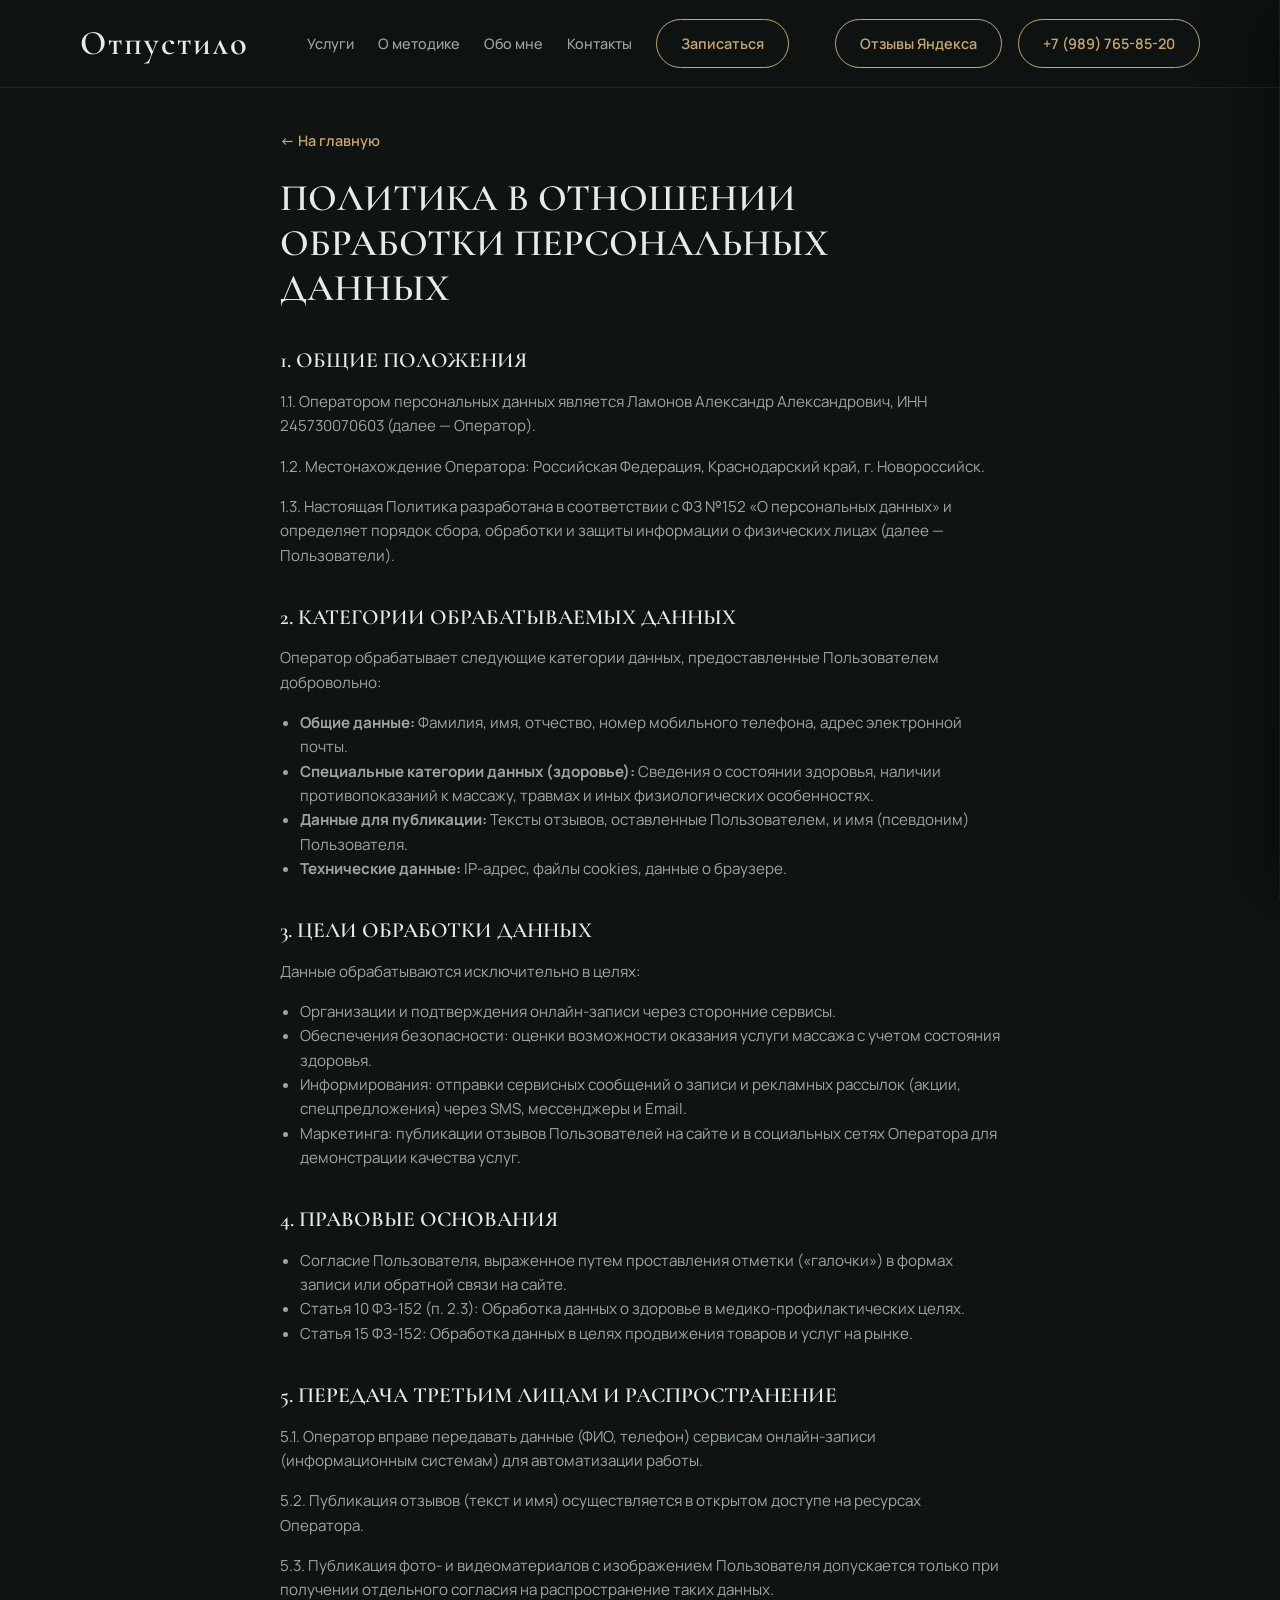
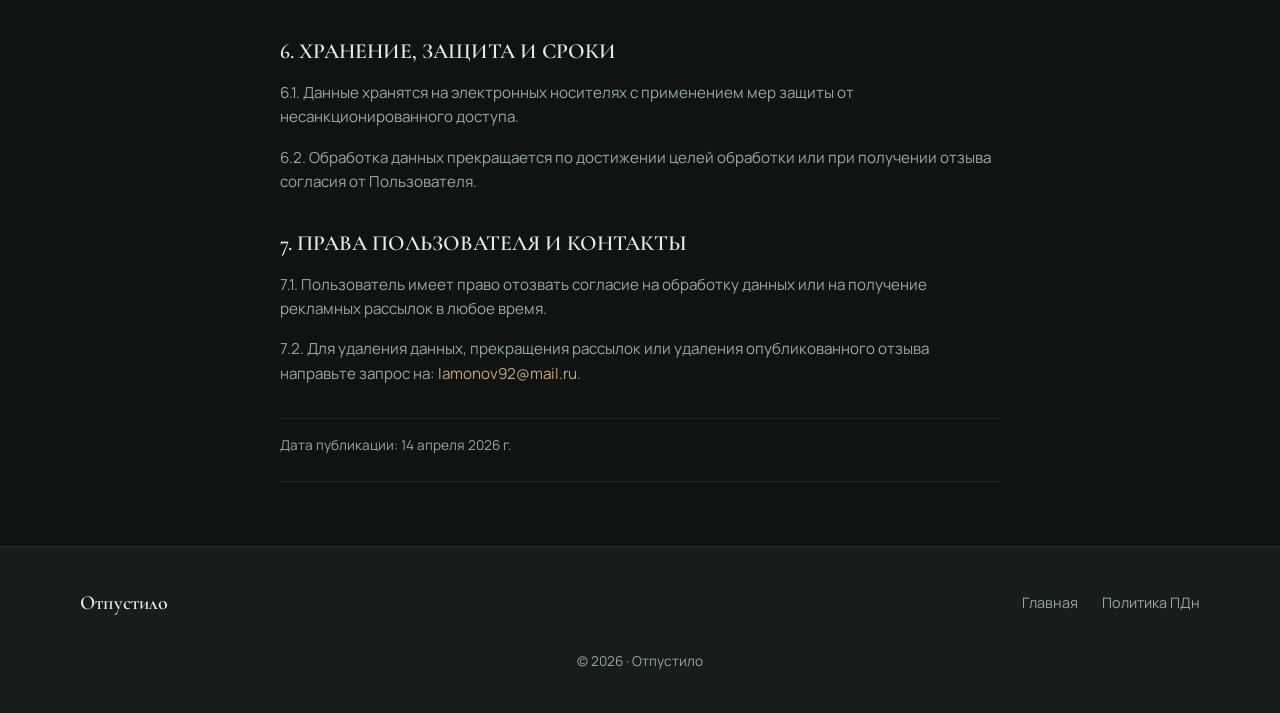
==== privacy.html @ f4a5785b "initial upload" ====
<!DOCTYPE html>
<html lang="ru">
<head>
  <meta charset="UTF-8" />
  <meta name="viewport" content="width=device-width, initial-scale=1.0" />
  <meta name="description" content="Политика в отношении обработки персональных данных — Отпустило." />
  <title>Политика обработки персональных данных — Отпустило</title>
  <link rel="preconnect" href="https://fonts.googleapis.com" />
  <link rel="preconnect" href="https://fonts.gstatic.com" crossorigin />
  <link href="https://fonts.googleapis.com/css2?family=Cormorant+Garamond:ital,wght@0,400;0,600;0,700;1,400&family=Manrope:wght@300;400;500;600;700&display=swap" rel="stylesheet" />
  <link rel="stylesheet" href="styles.css" />
  
  <link rel="icon" href="data:image/svg+xml,<svg xmlns=%22http://www.w3.org/2000/svg%22 viewBox=%220 0 100 100%22><text y=%22.9em%22 font-size=%2290%22>🌿</text></svg>">
</head>
<body>
  <header class="header">
    <div class="container header__inner">
      <a class="logo logo--header-wide" href="index.html">Отпустило</a>
      <nav class="nav nav--desktop" id="nav-desktop" aria-label="Основное меню">
        <a href="index.html#services">Услуги</a>
        <a href="index.html#about">О методике</a>
        <a href="index.html#about-me">Обо мне</a>
        <a href="index.html#contacts">Контакты</a>
        <a class="btn btn--header nav-desktop__cta" href="index.html#booking">Записаться</a>
      </nav>
      <div class="header__toolbar">
        <a class="btn btn--header btn--reviews-link" href="index.html#reviews">Отзывы Яндекса</a>
        <a class="btn btn--header btn--phone" href="tel:+79897658520">+7 (989) 765-85-20</a>
        <button
          class="burger"
          type="button"
          aria-label="Открыть меню"
          id="burger"
          aria-expanded="false"
          aria-controls="mobile-nav-drawer"
        >
          <span></span><span></span><span></span>
        </button>
      </div>
    </div>
  </header>

  <div class="mobile-nav-overlay" id="mobile-nav-overlay" tabindex="-1" aria-hidden="true"></div>
  <aside class="mobile-nav-drawer" id="mobile-nav-drawer" aria-label="Меню сайта" aria-hidden="true">
    <nav class="mobile-nav__list" id="nav">
      <a class="mobile-nav__link" href="index.html#services">Услуги</a>
      <a class="mobile-nav__link" href="index.html#about">О методике</a>
      <a class="mobile-nav__link" href="index.html#about-me">Обо мне</a>
      <a class="mobile-nav__link" href="index.html#contacts">Контакты</a>
      <a class="btn btn--primary mobile-nav__cta" href="index.html#booking">Записаться</a>
    </nav>
  </aside>

  <main class="legal-page">
    <div class="container">
      <a class="legal-page__back" href="index.html">← На главную</a>
      <article class="legal-doc">
        <h1>ПОЛИТИКА В ОТНОШЕНИИ ОБРАБОТКИ ПЕРСОНАЛЬНЫХ ДАННЫХ</h1>

        <h2>1. ОБЩИЕ ПОЛОЖЕНИЯ</h2>
        <p>1.1. Оператором персональных данных является Ламонов Александр Александрович, ИНН 245730070603 (далее — Оператор).</p>
        <p>1.2. Местонахождение Оператора: Российская Федерация, Краснодарский край, г. Новороссийск.</p>
        <p>1.3. Настоящая Политика разработана в соответствии с ФЗ №152 «О персональных данных» и определяет порядок сбора, обработки и защиты информации о физических лицах (далее — Пользователи).</p>

        <h2>2. КАТЕГОРИИ ОБРАБАТЫВАЕМЫХ ДАННЫХ</h2>
        <p>Оператор обрабатывает следующие категории данных, предоставленные Пользователем добровольно:</p>
        <ul>
          <li><strong>Общие данные:</strong> Фамилия, имя, отчество, номер мобильного телефона, адрес электронной почты.</li>
          <li><strong>Специальные категории данных (здоровье):</strong> Сведения о состоянии здоровья, наличии противопоказаний к массажу, травмах и иных физиологических особенностях.</li>
          <li><strong>Данные для публикации:</strong> Тексты отзывов, оставленные Пользователем, и имя (псевдоним) Пользователя.</li>
          <li><strong>Технические данные:</strong> IP-адрес, файлы cookies, данные о браузере.</li>
        </ul>

        <h2>3. ЦЕЛИ ОБРАБОТКИ ДАННЫХ</h2>
        <p>Данные обрабатываются исключительно в целях:</p>
        <ul>
          <li>Организации и подтверждения онлайн-записи через сторонние сервисы.</li>
          <li>Обеспечения безопасности: оценки возможности оказания услуги массажа с учетом состояния здоровья.</li>
          <li>Информирования: отправки сервисных сообщений о записи и рекламных рассылок (акции, спецпредложения) через SMS, мессенджеры и Email.</li>
          <li>Маркетинга: публикации отзывов Пользователей на сайте и в социальных сетях Оператора для демонстрации качества услуг.</li>
        </ul>

        <h2>4. ПРАВОВЫЕ ОСНОВАНИЯ</h2>
        <ul>
          <li>Согласие Пользователя, выраженное путем проставления отметки («галочки») в формах записи или обратной связи на сайте.</li>
          <li>Статья 10 ФЗ-152 (п. 2.3): Обработка данных о здоровье в медико-профилактических целях.</li>
          <li>Статья 15 ФЗ-152: Обработка данных в целях продвижения товаров и услуг на рынке.</li>
        </ul>

        <h2>5. ПЕРЕДАЧА ТРЕТЬИМ ЛИЦАМ И РАСПРОСТРАНЕНИЕ</h2>
        <p>5.1. Оператор вправе передавать данные (ФИО, телефон) сервисам онлайн-записи (информационным системам) для автоматизации работы.</p>
        <p>5.2. Публикация отзывов (текст и имя) осуществляется в открытом доступе на ресурсах Оператора.</p>
        <p>5.3. Публикация фото- и видеоматериалов с изображением Пользователя допускается только при получении отдельного согласия на распространение таких данных.</p>

        <h2>6. ХРАНЕНИЕ, ЗАЩИТА И СРОКИ</h2>
        <p>6.1. Данные хранятся на электронных носителях с применением мер защиты от несанкционированного доступа.</p>
        <p>6.2. Обработка данных прекращается по достижении целей обработки или при получении отзыва согласия от Пользователя.</p>

        <h2>7. ПРАВА ПОЛЬЗОВАТЕЛЯ И КОНТАКТЫ</h2>
        <p>7.1. Пользователь имеет право отозвать согласие на обработку данных или на получение рекламных рассылок в любое время.</p>
        <p>7.2. Для удаления данных, прекращения рассылок или удаления опубликованного отзыва направьте запрос на: <a href="mailto:lamonov92@mail.ru">lamonov92@mail.ru</a>.</p>

        <p class="legal-meta" style="margin-top: 2rem; padding-top: 1rem; border-top: 1px solid var(--line); margin-bottom: 0;">
          Дата публикации: 14 апреля 2026 г.
        </p>
      </article>
    </div>
  </main>

  <footer class="footer">
    <div class="container footer__inner">
      <span class="footer__logo">Отпустило</span>
      <nav class="footer__nav">
        <a href="index.html">Главная</a>
        <a href="privacy.html">Политика ПДн</a>
      </nav>
      <p class="footer__copy">© <span id="year"></span> · Отпустило</p>
    </div>
  </footer>

  <script src="script.js"></script>
</body>
</html>
---- styles.css ----
:root {
  --bg: #0f1412;
  --bg-elevated: #161d1a;
  --surface: #1c2521;
  --text: #e8ebe9;
  --text-muted: #9aa7a0;
  --accent: #c4a574;
  --accent-hover: #d4b98a;
  --accent-soft: rgba(196, 165, 116, 0.15);
  --line: rgba(255, 255, 255, 0.08);
  --font-body: "Manrope", system-ui, sans-serif;
  --font-display: "Cormorant Garamond", Georgia, serif;
  --radius: 12px;
  --shadow: 0 24px 60px rgba(0, 0, 0, 0.45);
}

*,
*::before,
*::after {
  box-sizing: border-box;
}

html {
  scroll-behavior: smooth;
  overflow-x: clip;
  max-width: 100%;
}

body {
  margin: 0;
  font-family: var(--font-body);
  font-size: 1rem;
  line-height: 1.6;
  color: var(--text);
  background: var(--bg);
  overflow-x: clip;
  max-width: 100%;
}

.scroll-progress {
  position: fixed;
  top: 0;
  left: 0;
  height: 3px;
  width: 0%;
  max-width: 100%;
  z-index: 400;
  pointer-events: none;
  background: var(--accent);
  /* Только вниз — горизонтальное свечение даёт полосу и скролл на узких экранах */
  box-shadow: 0 4px 14px rgba(196, 165, 116, 0.42);
  transform-origin: left center;
}

@keyframes scroll-progress-shimmer {
  0% {
    background-position: 0% 50%;
  }
  100% {
    background-position: 200% 50%;
  }
}

html.has-scroll-fx .reveal-on-scroll:not(.is-inview) {
  opacity: 0;
  transform: translate3d(0, 40px, 0);
}

html.has-scroll-fx .reveal-on-scroll.is-inview {
  opacity: 1;
  transform: translate3d(0, 0, 0);
  transition:
    opacity 0.85s cubic-bezier(0.22, 1, 0.36, 1),
    transform 0.9s cubic-bezier(0.22, 1, 0.36, 1);
}

@media (prefers-reduced-motion: reduce) {
  .scroll-progress {
    display: none;
    animation: none;
  }

  html.has-scroll-fx .reveal-on-scroll:not(.is-inview) {
    opacity: 1;
    transform: none;
  }

  html.has-scroll-fx .reveal-on-scroll.is-inview {
    transition: none;
  }

  .hero__bg {
    transform: none !important;
  }
}

img {
  max-width: 100%;
  height: auto;
  display: block;
}

a {
  color: var(--accent);
  text-decoration: none;
  transition: color 0.2s ease;
}

a:hover {
  color: var(--accent-hover);
}

.container {
  width: min(1120px, 100% - 40px);
  margin-inline: auto;
}

.top-bar {
  background: var(--bg-elevated);
  border-bottom: 1px solid var(--line);
  font-size: 0.85rem;
  color: var(--text-muted);
}

.top-bar__inner {
  display: flex;
  justify-content: space-between;
  align-items: center;
  padding: 10px 0;
  gap: 1rem;
  flex-wrap: wrap;
}

.top-bar__phone {
  color: var(--text);
  font-weight: 600;
}

.top-bar__reviews {
  color: var(--accent);
  font-weight: 600;
  font-size: 0.82rem;
  white-space: nowrap;
}

.top-bar__reviews:hover {
  color: var(--accent-hover);
}

.header {
  position: sticky;
  top: 0;
  z-index: 120;
  background: rgba(15, 20, 18, 0.92);
  backdrop-filter: blur(12px);
  border-bottom: 1px solid var(--line);
  transition: box-shadow 0.35s ease, border-color 0.35s ease;
}

.header.is-scrolled {
  box-shadow: 0 18px 48px rgba(0, 0, 0, 0.42);
  border-bottom-color: rgba(196, 165, 116, 0.12);
}

.header__inner {
  display: flex;
  align-items: center;
  justify-content: space-between;
  gap: 1rem;
  padding: 16px 0;
  flex-wrap: nowrap;
}

.header__toolbar {
  display: flex;
  align-items: center;
  justify-content: flex-end;
  gap: 1rem;
  flex-shrink: 1;
  min-width: 0;
  max-width: 100%;
  flex-wrap: wrap;
}

.nav--desktop {
  display: none;
  align-items: center;
  gap: 0.85rem 1.15rem;
  flex-wrap: wrap;
  justify-content: center;
  flex: 1 1 auto;
  min-width: 0;
}

.nav--desktop a:not(.btn) {
  color: var(--text-muted);
  font-size: 0.9rem;
  font-weight: 500;
  text-decoration: none;
  transition: color 0.2s;
}

.nav--desktop a:not(.btn):hover {
  color: var(--text);
}

.nav-desktop__cta {
  flex-shrink: 0;
}

@media (max-width: 992px) {
  .header__toolbar {
    flex-wrap: nowrap;
    gap: 0.65rem;
    flex: 1 1 auto;
    justify-content: flex-end;
  }
  
  .logo--header-wide {
    font-size: 1.65rem;
    flex: 0 1 auto;
    margin-right: auto;
  }

  .nav-desktop__cta {
    display: none !important;
  }

  .nav--desktop {
    display: none !important;
  }

  .burger {
    display: flex !important;
  }
}

@media (min-width: 993px) {
  .nav--desktop {
    display: flex;
    gap: 0.85rem 1.5rem;
    margin-right: 1rem;
  }

  .burger {
    display: none !important;
  }

  .logo--header-wide {
    flex: 0 1 auto;
    font-size: clamp(1.35rem, 2.4vw, 1.95rem);
  }
}

.btn--reviews-link {
  white-space: nowrap;
}

.logo {
  font-family: var(--font-display);
  font-size: 1.5rem;
  font-weight: 600;
  letter-spacing: 0.04em;
  color: var(--text);
}

.logo--header-wide {
  flex: 1 1 auto;
  min-width: 0;
  font-size: clamp(1.55rem, 4.2vw, 2.15rem);
  letter-spacing: 0.06em;
}

.logo:hover {
  color: var(--accent);
}

.mobile-nav-overlay {
  position: fixed;
  inset: 0;
  z-index: 110;
  background: rgba(0, 0, 0, 0.52);
  opacity: 0;
  visibility: hidden;
  transition: opacity 0.28s ease, visibility 0.28s ease;
}

body.nav-open .mobile-nav-overlay {
  opacity: 1;
  visibility: visible;
}

.mobile-nav-drawer {
  position: fixed;
  top: 0;
  right: 0;
  bottom: 0;
  z-index: 125;
  display: flex;
  flex-direction: column;
  align-items: flex-end;
  width: auto;
  max-width: min(92vw, 100%);
  height: 100vh;
  height: 100dvh;
  min-height: 100vh;
  min-height: 100dvh;
  padding: calc(5.5rem + env(safe-area-inset-top, 0px)) 1.25rem 2rem;
  padding-bottom: calc(2rem + env(safe-area-inset-bottom, 0px));
  padding-left: 1.35rem;
  background: linear-gradient(180deg, var(--surface) 0%, var(--bg-elevated) 100%);
  border-left: 1px solid var(--line);
  box-shadow: -24px 0 48px rgba(0, 0, 0, 0.35);
  transform: translateX(100%);
  transition: transform 0.32s cubic-bezier(0.22, 1, 0.36, 1);
  overflow-y: auto;
  box-sizing: border-box;
}

body.nav-open .mobile-nav-drawer {
  transform: translateX(0);
}

.mobile-nav__list {
  display: flex;
  flex-direction: column;
  gap: 0;
  width: max-content;
  max-width: 100%;
}

.mobile-nav__link {
  display: block;
  padding: 1rem 0;
  font-size: 1.05rem;
  font-weight: 600;
  color: var(--text);
  border-bottom: 1px solid var(--line);
  transition: color 0.2s;
  white-space: nowrap;
}

.mobile-nav__link:hover {
  color: var(--accent);
}

.btn {
  display: inline-flex;
  align-items: center;
  justify-content: center;
  padding: 12px 24px;
  font-family: inherit;
  font-size: 0.9rem;
  font-weight: 600;
  border: none;
  border-radius: 999px;
  cursor: pointer;
  transition: background 0.2s, color 0.2s, border-color 0.2s;
}

.btn--header {
  background: transparent;
  color: var(--accent);
  border: 1px solid var(--accent);
}

.btn--header:hover {
  background: var(--accent-soft);
}

.btn--primary {
  background: var(--accent);
  color: #1a1510;
}

.btn--primary:hover {
  background: var(--accent-hover);
  color: #1a1510;
}

.mobile-nav-drawer .mobile-nav__cta.btn.btn--primary {
  margin-top: 1.35rem;
  align-self: flex-start;
  padding: 0.42rem 1rem;
  font-size: 1.05rem;
  font-weight: 600;
  line-height: 1.35;
}

.btn--ghost {
  background: transparent;
  color: var(--text);
  border: 1px solid var(--line);
}

.btn--ghost:hover {
  border-color: var(--accent);
  color: var(--accent);
}

.btn--light {
  background: var(--text);
  color: var(--bg);
}

.btn--light:hover {
  background: var(--accent-hover);
  color: #1a1510;
}

.btn--block {
  width: 100%;
}

.btn--small {
  padding: 8px 16px;
  font-size: 0.85rem;
}

.burger {
  display: flex;
  flex-direction: column;
  justify-content: center;
  gap: 5px;
  padding: 10px;
  margin: -10px -10px -10px 0;
  background: none;
  border: none;
  cursor: pointer;
}

.burger span {
  display: block;
  width: 22px;
  height: 2px;
  background: var(--text);
  transition: transform 0.25s ease, opacity 0.25s ease;
}

body.nav-open .burger span:nth-child(1) {
  transform: translateY(7px) rotate(45deg);
}

body.nav-open .burger span:nth-child(2) {
  opacity: 0;
}

body.nav-open .burger span:nth-child(3) {
  transform: translateY(-7px) rotate(-45deg);
}

@media (prefers-reduced-motion: reduce) {
  .mobile-nav-drawer,
  .mobile-nav-overlay {
    transition: none;
  }

  body.nav-open .burger span:nth-child(1),
  body.nav-open .burger span:nth-child(3) {
    transform: none;
  }

  body.nav-open .burger span:nth-child(2) {
    opacity: 1;
  }
}

.hero {
  position: relative;
  min-height: min(88vh, 720px);
  display: flex;
  align-items: center;
  padding: 4rem 0 5rem;
  overflow: hidden;
}

@media (max-width: 768px) {
  .hero {
    min-height: auto;
    padding: 4rem 0 3.5rem;
  }
}

.hero__bg {
  position: absolute;
  inset: -8%;
  background:
    radial-gradient(ellipse 80% 50% at 50% -20%, rgba(196, 165, 116, 0.22) 0%, rgba(196, 165, 116, 0.1) 40%, rgba(196, 165, 116, 0) 80%),
    radial-gradient(ellipse 60% 40% at 100% 50%, rgba(80, 120, 100, 0.12) 0%, rgba(80, 120, 100, 0.05) 40%, rgba(80, 120, 100, 0) 80%),
    linear-gradient(180deg, var(--bg) 0%, var(--bg-elevated) 100%);
  pointer-events: none;
  will-change: transform;
  transform: translate3d(0, 0, 0) scale(1.08);
  transform-origin: center 30%;
}

.hero__content {
  position: relative;
  max-width: 720px;
}

.hero__eyebrow {
  text-transform: uppercase;
  letter-spacing: 0.2em;
  font-size: 0.72rem;
  color: var(--accent);
  margin: 0 0 1rem;
}

.hero__title {
  font-family: var(--font-display);
  font-size: clamp(2.5rem, 5vw, 3.75rem);
  font-weight: 600;
  line-height: 1.12;
  margin: 0 0 1.25rem;
  letter-spacing: 0.02em;
}

.hero__title em {
  font-style: italic;
  color: var(--accent);
}

.hero__text {
  font-size: 1.1rem;
  color: var(--text-muted);
  margin: 0 0 2rem;
  max-width: 540px;
}

.hero__actions {
  display: flex;
  flex-wrap: wrap;
  gap: 1rem;
}

.hero__actions .btn--hero-promo {
  padding: 17px 36px;
  font-size: 1.05rem;
  min-height: 54px;
}

@media (max-width: 480px) {
  .hero__actions .btn--hero-promo {
    flex: 1 1 auto;
    min-width: min(100%, 240px);
    justify-content: center;
  }
}

.trust {
  border-block: 1px solid var(--line);
  background: var(--bg-elevated);
}

.trust__grid {
  display: grid;
  grid-template-columns: repeat(2, minmax(0, 1fr));
  gap: 0;
  width: 100%;
  min-width: 0;
  box-sizing: border-box;
  border: 1px solid var(--line);
  background: var(--bg-elevated);
}

.trust__item {
  background: var(--bg-elevated);
  padding: 1.75rem 1.25rem;
  text-align: center;
  min-width: 0;
}

.trust__item:nth-child(1),
.trust__item:nth-child(3) {
  border-right: 1px solid var(--line);
}

.trust__item:nth-child(1),
.trust__item:nth-child(2) {
  border-bottom: 1px solid var(--line);
}

.trust__item strong {
  display: block;
  font-family: var(--font-display);
  font-size: 1.6rem;
  color: var(--accent);
  margin-bottom: 0.35rem;
}

.trust__item:first-child strong {
  font-size: clamp(2.05rem, 6.5vw, 2.65rem);
  line-height: 1.08;
  letter-spacing: 0.02em;
}

.trust__item span {
  font-size: 1rem;
  color: var(--text-muted);
}

/* На узких экранах сетка на всю ширину — иначе сбоку виден более тёмный фон body */
@media (max-width: 992px) {
  .trust > .container.trust__grid {
    width: 100%;
    max-width: none;
    margin-inline: 0;
  }
}

.section {
  padding: 5rem 0;
}

section#about-me.section {
  padding-bottom: 2rem;
}

section#booking.section {
  padding-top: 2rem;
}

.section--alt {
  background: var(--bg-elevated);
}

.section__head {
  text-align: center;
  max-width: 560px;
  margin: 0 auto 3rem;
}

.section__title {
  font-family: var(--font-display);
  font-size: clamp(2rem, 4vw, 2.75rem);
  font-weight: 600;
  margin: 0 0 0.75rem;
  letter-spacing: 0.02em;
}

.section__lead {
  margin: 0;
  color: var(--text-muted);
  font-size: 1.05rem;
}

.section--services {
  position: relative;
  isolation: isolate;
  overflow: hidden;
}

.section--services__bg {
  position: absolute;
  inset: 0;
  z-index: 0;
  background-color: var(--bg);
  background-image:
    linear-gradient(180deg, rgba(15, 20, 18, 0.92) 0%, rgba(15, 20, 18, 0.82) 42%, rgba(15, 20, 18, 0.94) 100%),
    linear-gradient(105deg, rgba(15, 20, 18, 0.55) 0%, rgba(15, 20, 18, 0) 42%, rgba(15, 20, 18, 0) 58%, rgba(15, 20, 18, 0.5) 100%),
    url("images/services-bg.jpg");
  background-size: cover;
  background-position: center 40%;
  background-repeat: no-repeat;
}

.section--services__content {
  position: relative;
  z-index: 1;
}

.section--services .section__lead {
  color: rgba(232, 235, 233, 0.88);
  text-shadow: 0 1px 24px rgba(0, 0, 0, 0.35);
}

.section--services .section__title {
  text-shadow: 0 1px 32px rgba(0, 0, 0, 0.4);
}

.cards {
  display: grid;
  grid-template-columns: repeat(3, 1fr);
  gap: 1.5rem;
}

.services-carousel {
  position: relative;
}

.services-carousel__track-wrap {
  position: relative;
}

.services-carousel__nav {
  display: none;
  align-items: center;
  justify-content: center;
  gap: 0.75rem;
  margin-top: 1.1rem;
  padding: 0 2px;
}

.services-carousel__btn {
  flex-shrink: 0;
  display: inline-flex;
  align-items: center;
  justify-content: center;
  min-width: 44px;
  min-height: 44px;
  padding: 0 12px;
  border-radius: 999px;
  border: 1px solid var(--line);
  background: transparent;
  color: var(--accent);
  cursor: pointer;
  transition: background 0.2s, border-color 0.2s, color 0.2s, opacity 0.2s;
}

.services-carousel__btn:hover:not(:disabled) {
  background: var(--accent-soft);
  border-color: rgba(196, 165, 116, 0.45);
  color: var(--accent-hover);
}

.services-carousel__btn:disabled {
  opacity: 0.35;
  cursor: not-allowed;
}

.services-carousel__btn-icon {
  display: block;
  width: 10px;
  height: 10px;
  border-left: 2px solid currentColor;
  border-bottom: 2px solid currentColor;
}

.services-carousel__btn-icon--prev {
  transform: rotate(45deg);
  margin-left: 2px;
}

.services-carousel__btn-icon--next {
  transform: rotate(-135deg);
  margin-right: 2px;
}

.services-carousel__dots {
  display: flex;
  flex-wrap: wrap;
  align-items: center;
  justify-content: center;
  gap: 0.45rem;
  flex: 1 1 auto;
  min-width: 0;
  max-width: min(100%, 220px);
}

.services-carousel__dot {
  flex-shrink: 0;
  width: 8px;
  height: 8px;
  padding: 0;
  border: none;
  border-radius: 999px;
  background: rgba(255, 255, 255, 0.18);
  cursor: pointer;
  transition: background 0.2s, transform 0.2s;
}

.services-carousel__dot:hover {
  background: rgba(196, 165, 116, 0.55);
}

.services-carousel__dot.is-active {
  background: var(--accent);
  transform: scale(1.15);
}

@media (max-width: 992px) {
  .section--services__bg {
    background-image: none;
    background: var(--surface);
  }

  .cards {
    display: flex;
    gap: 1rem;
    overflow-x: auto;
    overflow-y: hidden;
    scroll-snap-type: x mandatory;
    -webkit-overflow-scrolling: touch;
    padding-bottom: 0.35rem;
    scrollbar-width: none;
  }

  .cards::-webkit-scrollbar {
    display: none;
  }

  .cards .card {
    flex: 0 0 min(78vw, 300px);
    scroll-snap-align: start;
    scroll-snap-stop: always;
    box-shadow: none;
    background: var(--bg-elevated);
    border-color: rgba(196, 165, 116, 0.2);
  }

  .services-carousel__nav {
    display: flex;
  }
}

.card {
  display: flex;
  flex-direction: column;
  background: var(--surface);
  border: 1px solid var(--line);
  border-radius: var(--radius);
  padding: 0;
  overflow: hidden;
  box-shadow: var(--shadow);
  transition: border-color 0.2s, transform 0.2s;
}

.card__content {
  display: flex;
  flex-direction: column;
  flex: 1;
  padding: 1.35rem 1.75rem 1.75rem;
  background-color: inherit;
  position: relative;
  z-index: 1;
  margin-top: -2px;
}

.card__media {
  position: relative;
  height: clamp(148px, 24vw, 210px);
  flex-shrink: 0;
  background-color: #1a221e;
  overflow: hidden;
}

.card__media-img {
  width: 100%;
  height: 100%;
  object-fit: cover;
  object-position: center;
  display: block;
  transform: scale(1.02);
}

.card__media::after {
  content: "";
  position: absolute;
  inset: 0;
  background: linear-gradient(
    to top,
    var(--surface) 0%,
    rgba(28, 37, 33, 0.8) 15%,
    rgba(28, 37, 33, 0.45) 45%,
    rgba(28, 37, 33, 0.08) 80%,
    rgba(28, 37, 33, 0) 100%
  );
  pointer-events: none;
}

@media (max-width: 768px) {
  .cards .card__media::after {
    background: linear-gradient(
      to top,
      #161d1a 0%,
      rgba(22, 29, 26, 0.8) 15%,
      rgba(22, 29, 26, 0.45) 45%,
      rgba(22, 29, 26, 0.08) 80%,
      rgba(22, 29, 26, 0) 100%
    );
  }
}

.card:hover {
  border-color: rgba(196, 165, 116, 0.35);
  transform: translateY(-2px);
}

.card__icon {
  display: inline-block;
  width: 40px;
  height: 4px;
  background: var(--accent);
  border-radius: 2px;
  margin-bottom: 1rem;
  opacity: 0.8;
}

.card__title {
  font-family: var(--font-display);
  font-size: 1.5rem;
  margin: 0 0 0.5rem;
}

.card__meta {
  display: flex;
  align-items: center;
  gap: 0.75rem;
  margin-bottom: 0.75rem;
  font-size: 0.9rem;
}

.card__price {
  font-weight: 700;
  color: var(--accent);
  font-size: 1rem;
}

.card__duration {
  color: var(--text-muted);
  font-weight: 500;
}

.card__text {
  flex: 1;
  margin: 0;
  color: var(--text-muted);
  font-size: 0.95rem;
}

.card__actions {
  margin-top: 1.35rem;
  padding-top: 1rem;
  border-top: 1px solid var(--line);
}

.service-dialog {
  width: min(560px, calc(100% - 32px));
  max-height: min(88vh, 720px);
  margin: auto;
  padding: 0;
  border: 1px solid var(--line);
  border-radius: var(--radius);
  background: linear-gradient(145deg, var(--surface), var(--bg-elevated));
  color: var(--text);
  box-shadow: var(--shadow);
}

.service-dialog::-webkit-scrollbar {
  display: none;
}

.service-dialog::backdrop {
  background: rgba(0, 0, 0, 0.75);
  backdrop-filter: blur(4px);
  scrollbar-width: none;
  -ms-overflow-style: none;
}

.service-dialog::backdrop::-webkit-scrollbar {
  display: none;
}

dialog {
  scrollbar-width: none !important;
  -ms-overflow-style: none !important;
}

dialog::-webkit-scrollbar {
  display: none !important;
}

.service-dialog__inner {
  display: flex;
  flex-direction: column;
  max-height: min(88vh, 720px);
}

.service-dialog__head {
  display: flex;
  align-items: flex-start;
  justify-content: space-between;
  gap: 1rem;
  padding: 1.25rem 1.25rem 0.75rem;
  border-bottom: 1px solid var(--line);
  flex-shrink: 0;
}

.service-dialog__title {
  font-family: var(--font-display);
  font-size: 1.65rem;
  font-weight: 600;
  margin: 0;
  line-height: 1.2;
  padding-right: 0.5rem;
}

.service-dialog__close {
  flex-shrink: 0;
  width: 40px;
  height: 40px;
  margin: -0.35rem -0.35rem 0 0;
  border: none;
  border-radius: 8px;
  background: transparent;
  color: var(--text-muted);
  font-size: 1.75rem;
  line-height: 1;
  cursor: pointer;
  transition: color 0.2s, background 0.2s;
}

.service-dialog__close:hover {
  color: var(--text);
  background: var(--accent-soft);
}

.service-dialog__body {
  padding: 1.25rem 1.5rem 1.5rem;
  overflow-y: auto;
  flex: 1;
  scrollbar-width: thin;
  scrollbar-color: var(--accent) var(--bg-elevated);
}

.service-dialog__body::-webkit-scrollbar {
  width: 6px;
}

.service-dialog__body::-webkit-scrollbar-track {
  background: var(--bg-elevated);
}

.service-dialog__body::-webkit-scrollbar-thumb {
  background: var(--accent);
  border-radius: 3px;
}

.service-dialog__body p {
  margin: 0 0 1rem;
  color: var(--text-muted);
  font-size: 0.95rem;
}

.service-dialog__body p:last-child {
  margin-bottom: 0;
}

.service-dialog__subtitle {
  font-size: 0.72rem;
  font-weight: 700;
  text-transform: uppercase;
  letter-spacing: 0.12em;
  color: var(--accent);
  margin: 1.25rem 0 0.5rem;
}

.service-dialog__subtitle:first-child {
  margin-top: 0;
}

.service-dialog__note {
  font-size: 0.9rem !important;
  border-left: 3px solid var(--accent);
  padding-left: 1rem;
  color: var(--text) !important;
}

.service-dialog__foot {
  display: flex;
  flex-wrap: wrap;
  gap: 0.75rem;
  padding: 1rem 1.25rem 1.25rem;
  border-top: 1px solid var(--line);
  flex-shrink: 0;
}

.service-dialog__foot .btn--primary {
  flex: 1;
  min-width: 140px;
}

.split {
  display: grid;
  grid-template-columns: 1fr 1fr;
  gap: 3rem;
  align-items: center;
}

.split__p {
  color: var(--text-muted);
  margin: 0 0 1rem;
}

.checklist {
  margin: 1.5rem 0 0;
  padding: 0;
  list-style: none;
}

.checklist li {
  position: relative;
  padding-left: 1.5rem;
  margin-bottom: 0.65rem;
  color: var(--accent);
}

.checklist li::before {
  content: "";
  position: absolute;
  left: 0;
  top: 0.55em;
  width: 8px;
  height: 8px;
  border-radius: 50%;
  background: var(--accent);
  opacity: 0.85;
}

.split__panel {
  background: linear-gradient(145deg, var(--surface), var(--bg));
  border: 1px solid var(--line);
  border-radius: var(--radius);
  padding: 2.5rem;
  min-height: 280px;
  display: flex;
  align-items: center;
}

@media (max-width: 768px) {
  .split__panel {
    min-height: auto;
    padding: 1.75rem 1.5rem;
  }
}

.split__panel blockquote {
  margin: 0;
  font-family: var(--font-display);
  font-size: 1.45rem;
  font-style: italic;
  line-height: 1.45;
  color: var(--accent);
}

.booking {
  display: flex;
  flex-direction: column;
  align-items: center;
  gap: 2rem;
}

.booking__intro {
  text-align: center;
  max-width: 36rem;
  text-wrap: balance;
}

.booking__intro .section__lead {
  text-wrap: balance;
}

.booking__subtitle {
  font-family: var(--font-display);
  font-size: clamp(1.28rem, 2.8vw, 1.75rem);
  font-weight: 600;
  color: var(--text);
  text-wrap: balance;
}

.booking__lead-extra {
  margin: 0;
  color: var(--text-muted);
  font-size: 1.02rem;
  line-height: 1.55;
  text-wrap: balance;
}

.booking-gate__extra {
  margin-top: 2rem;
  padding-top: 2rem;
  text-align: center;
  border-top: 1px solid var(--line);
  position: relative;
}

.booking-gate__extra::before {
  content: "";
  position: absolute;
  top: -3px;
  left: 50%;
  transform: translateX(-50%) rotate(45deg);
  width: 5px;
  height: 5px;
  border: 1px solid var(--accent);
  background-color: var(--bg);
}

.booking-gate__extra .booking__subtitle {
  margin: 0 0 0.6rem;
}

.booking-gate {
  width: 100%;
  max-width: 28rem;
}

.consent--booking {
  margin-bottom: 0.25rem;
  justify-content: center;
  text-align: center;
}

.booking-gate__btn:disabled {
  opacity: 0.42;
  cursor: not-allowed;
}

.booking-gate__hint {
  margin: 0.85rem 0 0;
  font-size: 0.85rem;
  color: var(--text-muted);
  text-align: center;
  line-height: 1.45;
  text-wrap: balance;
}

.booking-gate__write {
  margin-top: 1.15rem;
  color: var(--accent);
  border-color: rgba(196, 165, 116, 0.48);
}

.booking-gate__write:hover {
  border-color: var(--accent);
  background: var(--accent-soft);
  color: var(--accent-hover);
}

.form {
  display: grid;
  grid-template-columns: 1fr 1fr;
  gap: 1.25rem;
}

.field {
  display: flex;
  flex-direction: column;
  gap: 0.4rem;
}

.field--full {
  grid-column: 1 / -1;
}

.field__label {
  font-size: 0.8rem;
  font-weight: 600;
  color: var(--text-muted);
  text-transform: uppercase;
  letter-spacing: 0.06em;
}

.field input,
.field select,
.field textarea {
  font: inherit;
  padding: 12px 14px;
  border-radius: 8px;
  border: 1px solid var(--line);
  background: var(--surface);
  color: var(--text);
}

.field input:focus,
.field select:focus,
.field textarea:focus {
  outline: none;
  border-color: var(--accent);
}

.consent {
  display: flex;
  align-items: flex-start;
  gap: 0.65rem;
  font-size: 0.75rem;
  line-height: 1.45;
  color: var(--text-muted);
}

.consent input {
  margin-top: 0.25rem;
  accent-color: var(--accent);
}

.consent a {
  color: var(--accent);
  text-decoration: underline;
  text-underline-offset: 3px;
}

.consent a:hover {
  color: var(--accent-hover);
}

.cookie a {
  color: var(--accent);
  text-decoration: underline;
  text-underline-offset: 2px;
}

.cookie a:hover {
  color: var(--accent-hover);
}

.legal-page {
  padding: 2.5rem 0 4rem;
}

.legal-page .container {
  width: min(720px, 100% - 40px);
}

.legal-page__back {
  display: inline-block;
  margin-bottom: 1.5rem;
  font-size: 0.9rem;
  font-weight: 600;
  color: var(--accent);
}

.legal-page__back:hover {
  color: var(--accent-hover);
}

.legal-doc h1 {
  font-family: var(--font-display);
  font-size: clamp(1.85rem, 4vw, 2.35rem);
  font-weight: 600;
  margin: 0 0 1rem;
  line-height: 1.2;
}

.legal-doc .legal-meta {
  font-size: 0.85rem;
  color: var(--text-muted);
  margin: 0 0 2rem;
  padding-bottom: 1.5rem;
  border-bottom: 1px solid var(--line);
}

.legal-doc h2 {
  font-family: var(--font-display);
  font-size: 1.35rem;
  font-weight: 600;
  margin: 2rem 0 0.75rem;
  color: var(--text);
}

.legal-doc p,
.legal-doc li {
  color: var(--text-muted);
  font-size: 0.95rem;
}

.legal-doc p {
  margin: 0 0 1rem;
}

.legal-doc ul {
  margin: 0 0 1rem;
  padding-left: 1.25rem;
}

.legal-doc .legal-note {
  padding: 1rem 1.15rem;
  margin: 2rem 0 0;
  border-radius: 8px;
  border: 1px solid var(--line);
  background: var(--accent-soft);
  font-size: 0.9rem;
  color: var(--text);
}

.form__note {
  grid-column: 1 / -1;
  font-size: 0.8rem;
  color: var(--text-muted);
  margin: 0;
}

.form__note code {
  font-size: 0.85em;
  background: var(--bg);
  padding: 2px 6px;
  border-radius: 4px;
}

.about-me__text {
  max-width: 42rem;
  margin: 0 auto 2.5rem;
  text-align: left;
  color: var(--text-muted);
  font-size: 1.05rem;
  line-height: 1.65;
}

.about-me__text p {
  margin: 0 0 1rem;
}

.about-me__text strong {
  color: var(--text);
}

.about-me__content {
  display: grid;
  grid-template-columns: 1fr 1fr 1fr;
  grid-auto-rows: 1fr;
  gap: 1rem;
  align-items: stretch;
}

/* Subgrid: те же 4 дорожки, что у дипломов — нижний край фото совпадает с сеткой справа */
.about-me__photo-column {
  grid-column: 1;
  grid-row: 1 / span 4;
  display: grid;
  grid-template-columns: minmax(0, 1fr);
  grid-template-rows: subgrid;
  min-width: 0;
  min-height: 0;
}

.about-me__photo-column .about-me__photo--1 {
  grid-row: 1 / span 2;
}

.about-me__photo-column .about-me__photo--2 {
  grid-row: 3 / span 2;
}

.about-me__photo {
  border-radius: 12px;
  overflow: hidden;
  border: 1px solid var(--line);
  background: var(--surface);
  box-shadow: var(--shadow);
  display: flex;
  align-items: center;
  justify-content: center;
  margin: 0;
  padding: 0;
  min-height: 0;
  height: 100%;
  aspect-ratio: 297 / 436;
}

.about-me__photo img {
  width: 100%;
  height: 100%;
  min-height: 0;
  object-fit: cover;
  object-position: center;
  display: block;
}

.about-me__photo--empty {
  min-height: 280px;
  flex-direction: column;
  gap: 0.5rem;
  color: var(--text-muted);
  font-size: 0.9rem;
  text-align: center;
  padding: 1.5rem;
}

.about-me__photo--empty::before {
  content: "📷";
  font-size: 2.5rem;
  opacity: 0.5;
}

/* Один grid-элемент со subgrid (не display:contents) — в Chrome на широком экране иначе ломалось выравнивание строк с колонкой фото */
.about-me__diplomas {
  list-style: none;
  margin: 0;
  padding: 0;
  grid-column: 2 / 4;
  grid-row: 1 / span 4;
  display: grid;
  grid-template-columns: subgrid;
  grid-template-rows: subgrid;
  min-width: 0;
  min-height: 0;
}

.about-me__diploma {
  margin: 0;
  padding: 0;
  min-height: 0;
}

.diploma-frame {
  margin: 0;
  padding: 0;
  border-radius: 12px;
  overflow: hidden;
  border: 1px solid var(--line);
  background: var(--surface);
  box-shadow: var(--shadow);
  aspect-ratio: 297 / 210;
  display: flex;
  flex-direction: column;
}

button.diploma-frame.diploma-frame--thumb {
  appearance: none;
  width: 100%;
  margin: 0;
  padding: 0;
  font: inherit;
  color: inherit;
  text-align: left;
  cursor: zoom-in;
  -webkit-tap-highlight-color: transparent;
  transition: border-color 0.2s, box-shadow 0.2s;
}

button.diploma-frame.diploma-frame--thumb:hover {
  border-color: rgba(196, 165, 116, 0.45);
  box-shadow: 0 20px 48px rgba(0, 0, 0, 0.35);
}

button.diploma-frame.diploma-frame--thumb:focus-visible {
  outline: 2px solid var(--accent);
  outline-offset: 3px;
}

.diploma-frame img {
  width: 100%;
  height: 100%;
  object-fit: cover;
  flex: 1;
  min-height: 0;
}

.diploma-frame__cap {
  display: none;
}

.diploma-frame--empty img {
  display: none;
}

.diploma-frame--empty {
  min-height: 180px;
  align-items: center;
  justify-content: center;
}

.diploma-frame--empty .diploma-frame__cap {
  border-top: none;
  font-size: 0.8rem;
  text-transform: none;
  letter-spacing: 0;
  color: var(--text-muted);
  padding: 1rem;
}

/* Закрытый <dialog> должен оставаться display:none — иначе перекрывает страницу */
.diploma-lightbox:not([open]) {
  display: none !important;
}

.diploma-lightbox[open] {
  position: fixed;
  inset: 0;
  width: 100%;
  max-width: 100vw;
  height: 100%;
  max-height: 100%;
  margin: 0;
  padding: 0;
  border: none;
  display: flex;
  align-items: center;
  justify-content: center;
  background: transparent;
  box-sizing: border-box;
}

.diploma-lightbox::backdrop {
  background: rgba(0, 0, 0, 0.86);
  backdrop-filter: blur(5px);
}

.diploma-lightbox__scrim {
  position: absolute;
  inset: 0;
  z-index: 0;
  margin: 0;
  padding: 0;
  border: none;
  background: transparent;
  cursor: zoom-out;
}

.diploma-lightbox__shell {
  position: relative;
  z-index: 1;
  width: min(1180px, calc(100vw - 32px));
  max-width: 100%;
  max-height: min(92vh, 92dvh);
  display: flex;
  flex-direction: column;
  gap: 0.65rem;
  padding: 2.75rem 1rem 1rem;
  border-radius: var(--radius);
  border: 1px solid var(--line);
  background: linear-gradient(165deg, var(--surface), var(--bg-elevated));
  box-shadow: var(--shadow);
  box-sizing: border-box;
}

.diploma-lightbox__close {
  position: absolute;
  top: 0.5rem;
  right: 0.5rem;
  width: 42px;
  height: 42px;
  margin: 0;
  border: none;
  border-radius: 10px;
  background: transparent;
  color: var(--text-muted);
  font-size: 1.65rem;
  line-height: 1;
  cursor: pointer;
  transition: color 0.2s, background 0.2s;
}

.diploma-lightbox__close:hover {
  color: var(--text);
  background: var(--accent-soft);
}

.diploma-lightbox__stage {
  display: flex;
  flex-direction: row;
  align-items: center;
  gap: 0.35rem;
  width: 100%;
  min-height: 0;
  flex: 1 1 auto;
}

.diploma-lightbox__center {
  flex: 1 1 auto;
  min-width: 0;
  min-height: 0;
  display: flex;
  align-items: center;
  justify-content: center;
}

.diploma-lightbox__arrow {
  flex-shrink: 0;
  display: inline-flex;
  align-items: center;
  justify-content: center;
  width: 44px;
  height: 44px;
  padding: 0;
  border: 1px solid var(--line);
  border-radius: 999px;
  background: transparent;
  color: var(--accent);
  cursor: pointer;
  transition: background 0.2s, border-color 0.2s, opacity 0.2s;
}

.diploma-lightbox__arrow:hover:not(:disabled) {
  background: var(--accent-soft);
  border-color: rgba(196, 165, 116, 0.45);
}

.diploma-lightbox__arrow:disabled {
  opacity: 0.32;
  cursor: not-allowed;
}

.diploma-lightbox__arrow-icon {
  display: block;
  line-height: 1;
}

.diploma-lightbox__arrow--prev .diploma-lightbox__arrow-icon::before {
  content: "‹";
  font-size: 1.85rem;
  display: block;
  margin-top: -2px;
}

.diploma-lightbox__arrow--next .diploma-lightbox__arrow-icon::before {
  content: "›";
  font-size: 1.85rem;
  display: block;
  margin-top: -2px;
}

.diploma-lightbox__viewport--desktop {
  display: none;
  width: 100%;
  max-width: min(720px, 100%);
  max-height: min(68vh, 640px);
  overflow: hidden;
  border-radius: 8px;
  align-items: center;
  justify-content: center;
}

.diploma-lightbox__viewport--mobile {
  display: none;
  width: 100%;
  height: 100%;
  min-height: 0;
  overflow: hidden;
}

.diploma-lightbox__img {
  display: block;
  width: auto;
  height: auto;
  max-width: 100%;
  max-height: min(68vh, 640px);
  margin: 0 auto;
  object-fit: contain;
}

.diploma-lightbox__strip {
  height: 100%;
  max-height: min(68dvh, 520px);
  overflow-y: auto;
  overflow-x: hidden;
  scroll-snap-type: y mandatory;
  -webkit-overflow-scrolling: touch;
  display: flex;
  flex-direction: column;
  gap: 0.85rem;
  padding: 0.35rem 0.25rem;
  scrollbar-width: thin;
  scrollbar-color: var(--accent) var(--bg-elevated);
}

.diploma-lightbox__strip::-webkit-scrollbar {
  width: 6px;
}

.diploma-lightbox__strip::-webkit-scrollbar-thumb {
  background: var(--accent);
  border-radius: 3px;
}

.diploma-lightbox__slide {
  scroll-snap-align: center;
  scroll-snap-stop: always;
  flex-shrink: 0;
  min-height: 26dvh;
  display: flex;
  align-items: center;
  justify-content: center;
  padding: 0.35rem 0;
}

.diploma-lightbox__slide img {
  display: block;
  width: auto;
  max-width: 100%;
  max-height: min(24dvh, 300px);
  height: auto;
  object-fit: contain;
}

@media (min-width: 993px) {
  .diploma-lightbox__viewport--desktop {
    display: flex;
  }

  .diploma-lightbox__viewport--mobile {
    display: none !important;
  }

  .diploma-lightbox__stage {
    flex-direction: row;
    min-height: min(70vh, 660px);
  }
}

@media (max-width: 992px) {
  .diploma-lightbox__shell {
    width: 100%;
    height: 100%;
    max-height: 100%;
    border-radius: 0;
    padding: 3rem 0.75rem 1rem;
    border-left: none;
    border-right: none;
  }

  .diploma-lightbox__stage {
    flex-direction: column;
    flex: 1 1 auto;
    min-height: 0;
    gap: 0.5rem;
  }

  .diploma-lightbox__center {
    flex: 1 1 auto;
    min-height: 0;
    width: 100%;
  }

  .diploma-lightbox__viewport--desktop {
    display: none !important;
  }

  .diploma-lightbox__viewport--mobile {
    display: block;
    max-height: none;
  }

  .diploma-lightbox__strip {
    max-height: calc(100dvh - 10.5rem);
  }

  .diploma-lightbox__arrow--prev .diploma-lightbox__arrow-icon::before {
    content: "▲";
    font-size: 0.75rem;
    margin-top: 0;
  }

  .diploma-lightbox__arrow--next .diploma-lightbox__arrow-icon::before {
    content: "▼";
    font-size: 0.75rem;
    margin-top: 0;
  }

  .diploma-lightbox__close {
    top: 0.35rem;
    right: 0.35rem;
  }
}

.reviews-block {
  max-width: 560px;
  margin: 0 auto;
}

.yandex-reviews {
  border-radius: var(--radius);
  overflow: hidden;
  border: 1px solid var(--line);
  background: var(--surface);
}

.yandex-reviews__iframe {
  display: block;
  width: 100%;
  min-height: clamp(640px, 78vh, 880px);
  border: 0;
  background: var(--bg);
}

.yandex-reviews__fallback {
  margin: 0;
  padding: 1.25rem 1.5rem;
  font-size: 0.88rem;
  color: var(--text-muted);
  line-height: 1.55;
}

.yandex-reviews__fallback code {
  font-size: 0.85em;
  word-break: break-all;
}

.contacts {
  display: grid;
  grid-template-columns: 1fr 1.2fr;
  gap: 2.5rem;
  align-items: start;
}

.contacts__list {
  list-style: none;
  padding: 0;
  margin: 1.5rem 0;
}

.contacts__list li {
  margin-bottom: 1.25rem;
  color: var(--text-muted);
  line-height: 1.6;
}

.contacts__list strong {
  color: var(--text);
}

.contacts__link {
  color: inherit;
  text-decoration: none;
  transition: color 0.2s ease;
  display: inline-block;
}

.contacts__link:hover {
  color: var(--accent);
}

.contacts__social {
  display: flex;
  flex-wrap: wrap;
  gap: 0.85rem;
}

@media (max-width: 768px) {
  .contacts {
    grid-template-columns: 1fr;
    gap: 2rem;
  }
}

.social {
  flex: 1 1 0;
  min-width: 100px;
  padding: 12px 14px;
  border: 1px solid var(--line);
  border-radius: 999px;
  font-size: 0.95rem;
  color: var(--text);
  text-align: center;
}

.social:hover {
  border-color: var(--accent);
  color: var(--accent);
}

.contacts__map {
  min-width: 0;
}

.contacts__map-iframe {
  display: block;
  width: 100%;
  aspect-ratio: 16 / 10;
  min-height: 260px;
  border: 0;
  border-radius: var(--radius);
  background: var(--surface);
}

.map-placeholder {
  aspect-ratio: 16 / 10;
  border-radius: var(--radius);
  border: 1px dashed var(--line);
  display: flex;
  align-items: center;
  justify-content: center;
  text-align: center;
  padding: 1.5rem;
  color: var(--text-muted);
  font-size: 0.9rem;
  background: var(--surface);
}

.footer {
  border-top: 1px solid var(--line);
  padding: 2.5rem 0;
  background: var(--bg-elevated);
}

.footer__inner {
  display: flex;
  flex-wrap: wrap;
  align-items: center;
  justify-content: space-between;
  gap: 1rem;
}

.footer__logo {
  font-family: var(--font-display);
  font-size: 1.25rem;
  font-weight: 600;
  color: var(--text);
  text-decoration: none;
  transition: color 0.2s ease;
}

.footer__logo:hover {
  color: var(--accent);
}

.footer__nav {
  display: flex;
  gap: 1.5rem;
}

.footer__nav a {
  color: var(--text-muted);
  font-size: 0.9rem;
}

.footer__nav a:hover {
  color: var(--accent);
}

.footer__copy {
  width: 100%;
  text-align: center;
  margin: 1rem 0 0;
  font-size: 0.85rem;
  color: var(--text-muted);
}

@media (max-width: 768px) {
  .footer__inner {
    flex-direction: column;
    align-items: center;
    text-align: center;
    gap: 1.25rem;
  }

  .footer__logo {
    width: 100%;
  }

  .footer__nav {
    flex-direction: row;
    flex-wrap: wrap;
    align-items: center;
    justify-content: center;
    gap: 1.25rem;
    width: 100%;
  }

  .footer__nav a {
    white-space: nowrap;
    line-height: 1.45;
    text-align: center;
  }

  .footer__nav a.desktop-only {
    display: none;
  }
}

.cookie {
  position: fixed;
  bottom: 1.25rem;
  left: 50%;
  transform: translateX(-50%) translateY(120%);
  width: min(480px, calc(100% - 32px));
  padding: 1rem 1.25rem;
  background: var(--surface);
  border: 1px solid var(--line);
  border-radius: var(--radius);
  box-shadow: var(--shadow);
  display: flex;
  flex-wrap: wrap;
  align-items: center;
  gap: 1rem;
  z-index: 200;
  opacity: 0;
  pointer-events: none;
  transition: transform 0.35s ease, opacity 0.35s ease;
}

.cookie.is-visible {
  transform: translateX(-50%) translateY(0);
  opacity: 1;
  pointer-events: auto;
}

.cookie p {
  margin: 0;
  flex: 1;
  min-width: 200px;
  font-size: 0.85rem;
  color: var(--text-muted);
}

.cookie__actions {
  display: flex;
  gap: 0.5rem;
}

@media (max-width: 900px) {
  html {
    font-size: 14px;
  }

  .container {
    max-width: 95%;
  }

  .section {
    padding: 3rem 0;
  }
}

@media (max-width: 768px) {
  html {
    font-size: 13px;
  }

  .container {
    max-width: 92%;
  }

  .section {
    padding: 2rem 0;
  }

  .header__inner {
    gap: 0.5rem;
    padding: 12px 0;
  }

  .btn--header {
    font-size: 0.8rem;
    padding: 0.55rem 1.15rem;
    flex: 0 0 auto;
    text-align: center;
  }
}

@media (max-width: 520px) {
  .container {
    width: 100%;
  }

  .section {
    padding: 1.75rem 0;
  }
}

@media (max-width: 480px) {
  .container {
    width: 100%;
  }
}

@media (max-width: 400px) {
  .container {
    width: 100%;
  }

  .section {
    padding: 1.5rem 0;
  }
}

@media (max-width: 480px) {
  html {
    font-size: 12px;
  }

  .container {
    max-width: 90%;
  }

  .section {
    padding: 1.5rem 0;
  }

  .header__inner {
    gap: 0.35rem;
    padding: 14px 0;
  }

  .header__toolbar {
    gap: 0.5rem;
    flex: 1 1 auto;
    justify-content: flex-end;
  }

  .logo--header-wide {
    font-size: 1.55rem;
    flex: 0 1 auto;
    margin-right: auto;
  }

  .btn--header {
    font-size: 0.8rem;
    padding: 0.5rem 0.95rem;
    flex: 0 0 auto;
    text-align: center;
  }

  .burger span {
    width: 24px;
    height: 2px;
  }

  .split {
    gap: 2rem;
    grid-template-columns: 1fr;
  }

  .split__panel {
    order: 2;
    margin-top: 2rem;
  }
}
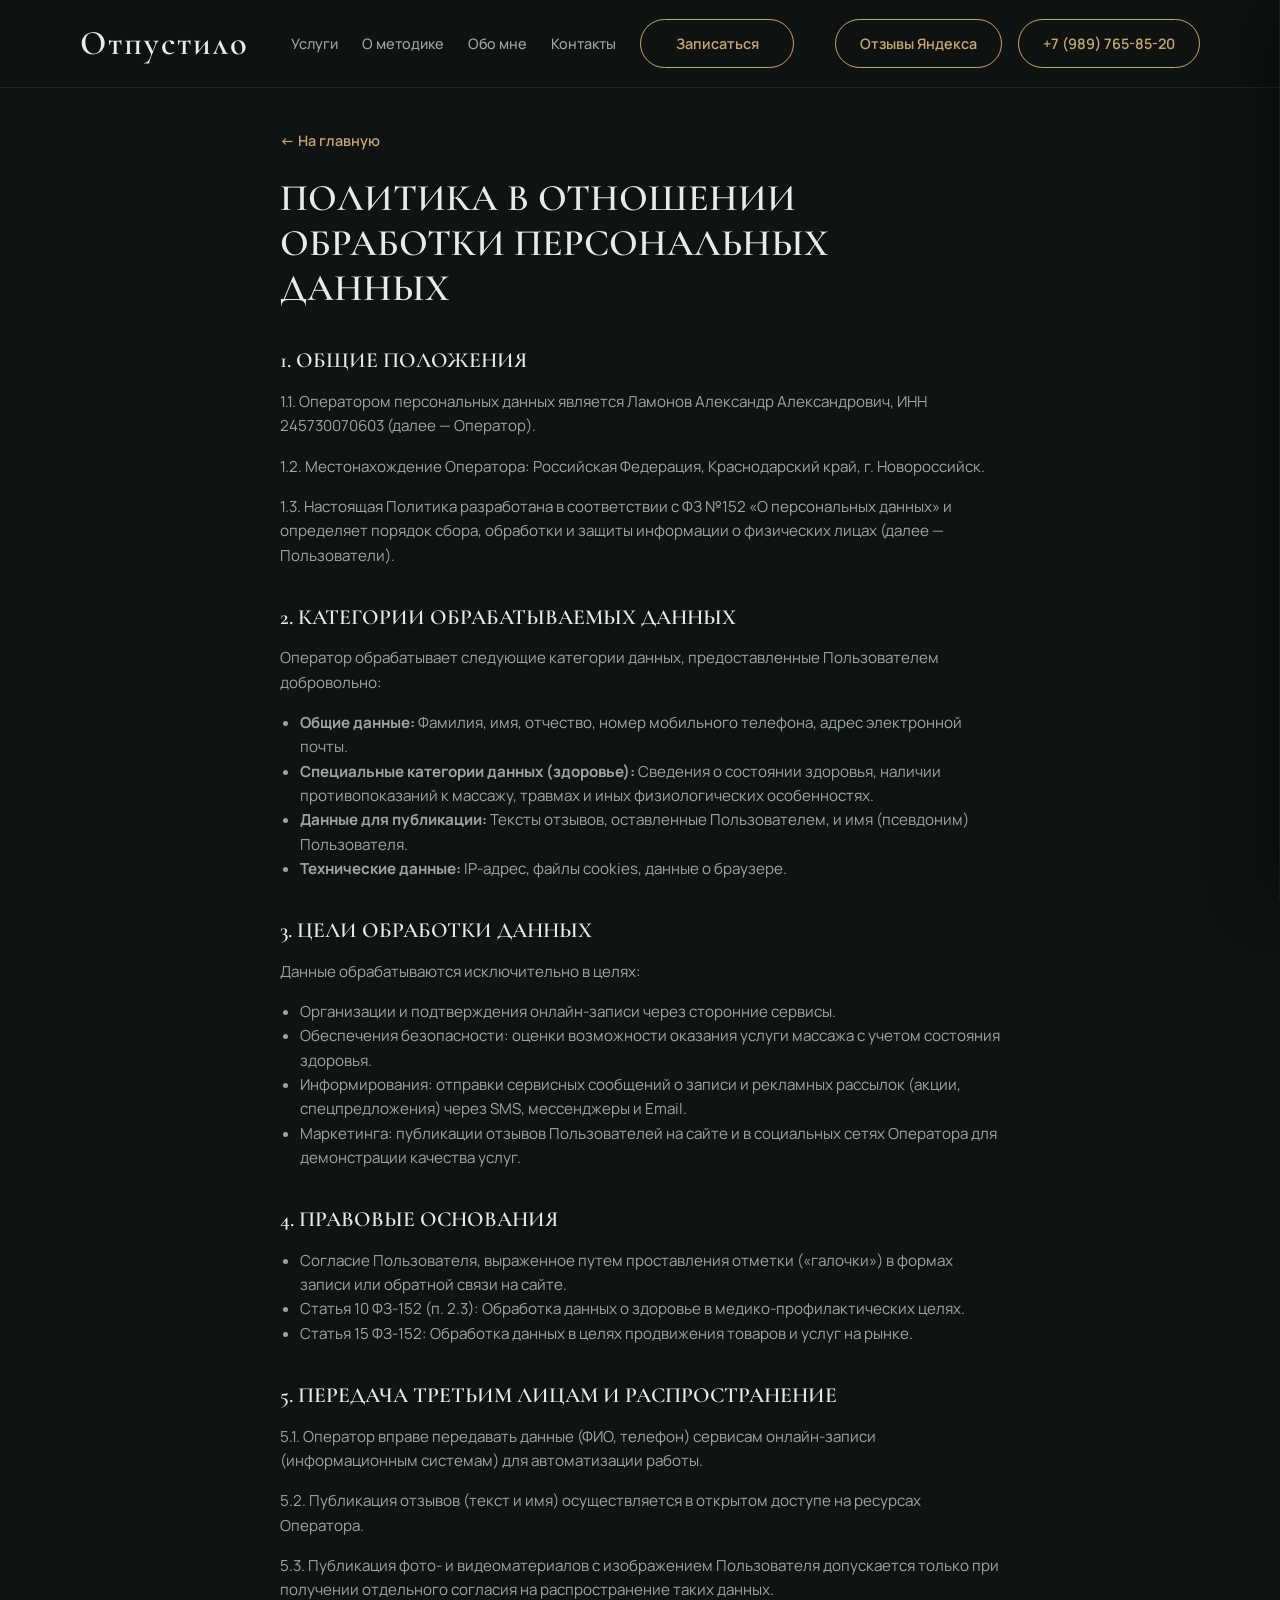
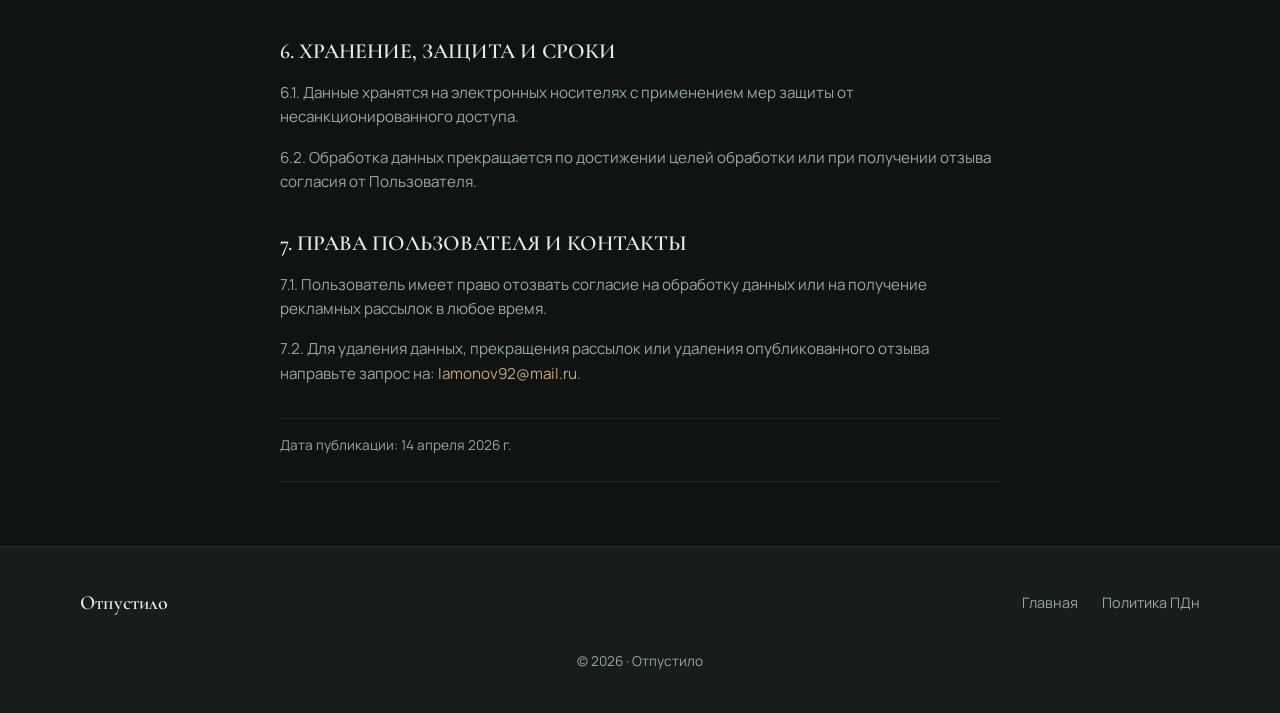
==== commit b964c520: "v1  с компа лизы с jpeg" ====
--- a/privacy.html
+++ b/privacy.html
@@ -12,7 +12,7 @@
   
   <link rel="icon" href="data:image/svg+xml,<svg xmlns=%22http://www.w3.org/2000/svg%22 viewBox=%220 0 100 100%22><text y=%22.9em%22 font-size=%2290%22>🌿</text></svg>">
 </head>
-<body>
+<body class="page-privacy">
   <header class="header">
     <div class="container header__inner">
       <a class="logo logo--header-wide" href="index.html">Отпустило</a>
--- a/styles.css
+++ b/styles.css
@@ -20,6 +20,14 @@
   box-sizing: border-box;
 }
 
+a,
+button,
+input,
+select,
+textarea {
+  -webkit-tap-highlight-color: transparent;
+}
+
 html {
   scroll-behavior: smooth;
   overflow-x: clip;
@@ -208,7 +216,7 @@
   flex-shrink: 0;
 }
 
-@media (max-width: 992px) {
+@media (max-width: 1200px) {
   .header__toolbar {
     flex-wrap: nowrap;
     gap: 0.65rem;
@@ -217,9 +225,10 @@
   }
   
   .logo--header-wide {
-    font-size: 1.65rem;
+    font-size: clamp(2.5rem, 5vw, 3.75rem); /* Размер заголовка Hero */
     flex: 0 1 auto;
     margin-right: auto;
+    line-height: 1;
   }
 
   .nav-desktop__cta {
@@ -230,12 +239,20 @@
     display: none !important;
   }
 
+  .desktop-only {
+    display: none !important;
+  }
+
+  .btn--header {
+    min-width: 0; /* Сбрасываем жесткую ширину на мобильных, где кнопки скрыты или другие */
+  }
+
   .burger {
     display: flex !important;
   }
 }
 
-@media (min-width: 993px) {
+@media (min-width: 1201px) {
   .nav--desktop {
     display: flex;
     gap: 0.85rem 1.5rem;
@@ -254,6 +271,14 @@
 
 .btn--reviews-link {
   white-space: nowrap;
+}
+
+/* Privacy page: hide header buttons on mobile portrait so they don't overlap the logo.
+   Keep them on desktop and tablet landscape. */
+@media (max-width: 900px) and (orientation: portrait) {
+  .page-privacy .header__toolbar .btn--header {
+    display: none !important;
+  }
 }
 
 .logo {
@@ -362,6 +387,8 @@
   background: transparent;
   color: var(--accent);
   border: 1px solid var(--accent);
+  /* Задаем минимальную ширину, чтобы кнопки в шапке были одинаковыми */
+  min-width: 154px;
 }
 
 .btn--header:hover {
@@ -507,6 +534,21 @@
   margin: 0 0 1rem;
 }
 
+.hero__eyebrow-top,
+.hero__eyebrow-bottom {
+  display: inline;
+}
+
+@media (max-width: 430px) {
+  .hero__eyebrow-top {
+    white-space: nowrap;
+  }
+
+  .hero__eyebrow-bottom {
+    display: block;
+  }
+}
+
 .hero__title {
   font-family: var(--font-display);
   font-size: clamp(2.5rem, 5vw, 3.75rem);
@@ -611,6 +653,12 @@
 
 .section {
   padding: 5rem 0;
+}
+
+@media (max-width: 992px) {
+  .section {
+    padding: 12rem 0;
+  }
 }
 
 section#about-me.section {
@@ -851,7 +899,9 @@
   object-fit: cover;
   object-position: center;
   display: block;
-  transform: scale(1.02);
+  transform: translateZ(0); /* Исправление ряби/муара на некоторых экранах */
+  backface-visibility: hidden;
+  -webkit-user-drag: none;
 }
 
 .card__media::after {
@@ -1544,6 +1594,24 @@
   object-fit: cover;
   flex: 1;
   min-height: 0;
+  /* Базовый фильтр для всех дипломов: сильное приглушение белого */
+  filter: sepia(15%) contrast(0.85) brightness(0.85) saturate(0.9);
+  transition: filter 0.3s ease;
+}
+
+/* 1-й и 5-й дипломы: оставляем ярче, так как они, видимо, уже темные или нормальные */
+.about-me__diplomas li:nth-child(1) .diploma-frame img,
+.about-me__diplomas li:nth-child(5) .diploma-frame img {
+  filter: sepia(5%) contrast(0.98) brightness(0.98);
+}
+
+/* 8-й диплом: делаем еще светлее по просьбе пользователя */
+.about-me__diplomas li:nth-child(8) .diploma-frame img {
+  filter: sepia(0%) contrast(1.02) brightness(1.05);
+}
+
+button.diploma-frame.diploma-frame--thumb:hover img {
+  filter: sepia(0%) contrast(1) brightness(1) saturate(1) !important;
 }
 
 .diploma-frame__cap {
@@ -1737,6 +1805,8 @@
   max-height: min(68vh, 640px);
   margin: 0 auto;
   object-fit: contain;
+  /* При открытии диплома показываем его в оригинальном цвете */
+  filter: none;
 }
 
 .diploma-lightbox__strip {
@@ -1781,6 +1851,23 @@
   max-height: min(24dvh, 300px);
   height: auto;
   object-fit: contain;
+  /* Аналогично для миниатюр в лайтбоксе (карусели) */
+  filter: sepia(15%) contrast(0.85) brightness(0.85) saturate(0.9);
+  transition: filter 0.3s ease;
+}
+
+.diploma-lightbox__slide:nth-child(1) img,
+.diploma-lightbox__slide:nth-child(5) img {
+  filter: sepia(5%) contrast(0.98) brightness(0.98);
+}
+
+.diploma-lightbox__slide:nth-child(8) img {
+  filter: sepia(0%) contrast(1.02) brightness(1.05);
+}
+
+.diploma-lightbox__slide.is-active img,
+.diploma-lightbox__slide:hover img {
+  filter: sepia(0%) contrast(1) brightness(1) saturate(1) !important;
 }
 
 @media (min-width: 993px) {
@@ -2100,7 +2187,7 @@
 
 @media (max-width: 900px) {
   html {
-    font-size: 14px;
+    font-size: 16px;
   }
 
   .container {
@@ -2114,7 +2201,7 @@
 
 @media (max-width: 768px) {
   html {
-    font-size: 13px;
+    font-size: 15px;
   }
 
   .container {
@@ -2166,7 +2253,7 @@
 
 @media (max-width: 480px) {
   html {
-    font-size: 12px;
+    font-size: 14px;
   }
 
   .container {
@@ -2189,7 +2276,7 @@
   }
 
   .logo--header-wide {
-    font-size: 1.55rem;
+    font-size: clamp(2.5rem, 5vw, 3.75rem); /* Размер заголовка Hero */
     flex: 0 1 auto;
     margin-right: auto;
   }
@@ -2199,6 +2286,7 @@
     padding: 0.5rem 0.95rem;
     flex: 0 0 auto;
     text-align: center;
+    white-space: nowrap;
   }
 
   .burger span {
@@ -2216,3 +2304,31 @@
     margin-top: 2rem;
   }
 }
+
+@media (max-width: 420px) {
+  .header__inner {
+    gap: 0.2rem;
+  }
+  
+  .header__toolbar {
+    gap: 0.2rem;
+  }
+  
+  .logo--header-wide {
+    font-size: clamp(2rem, 8vw, 2.5rem); /* Чуть меньше для самых узких экранов, чтобы влезло слово */
+  }
+  
+  .btn--header {
+    font-size: 0.6rem;
+    padding: 0.35rem 0.4rem;
+  }
+  
+  .burger {
+    padding: 5px;
+    margin: -5px -5px -5px 0;
+  }
+  
+  .burger span {
+    width: 20px;
+  }
+}
